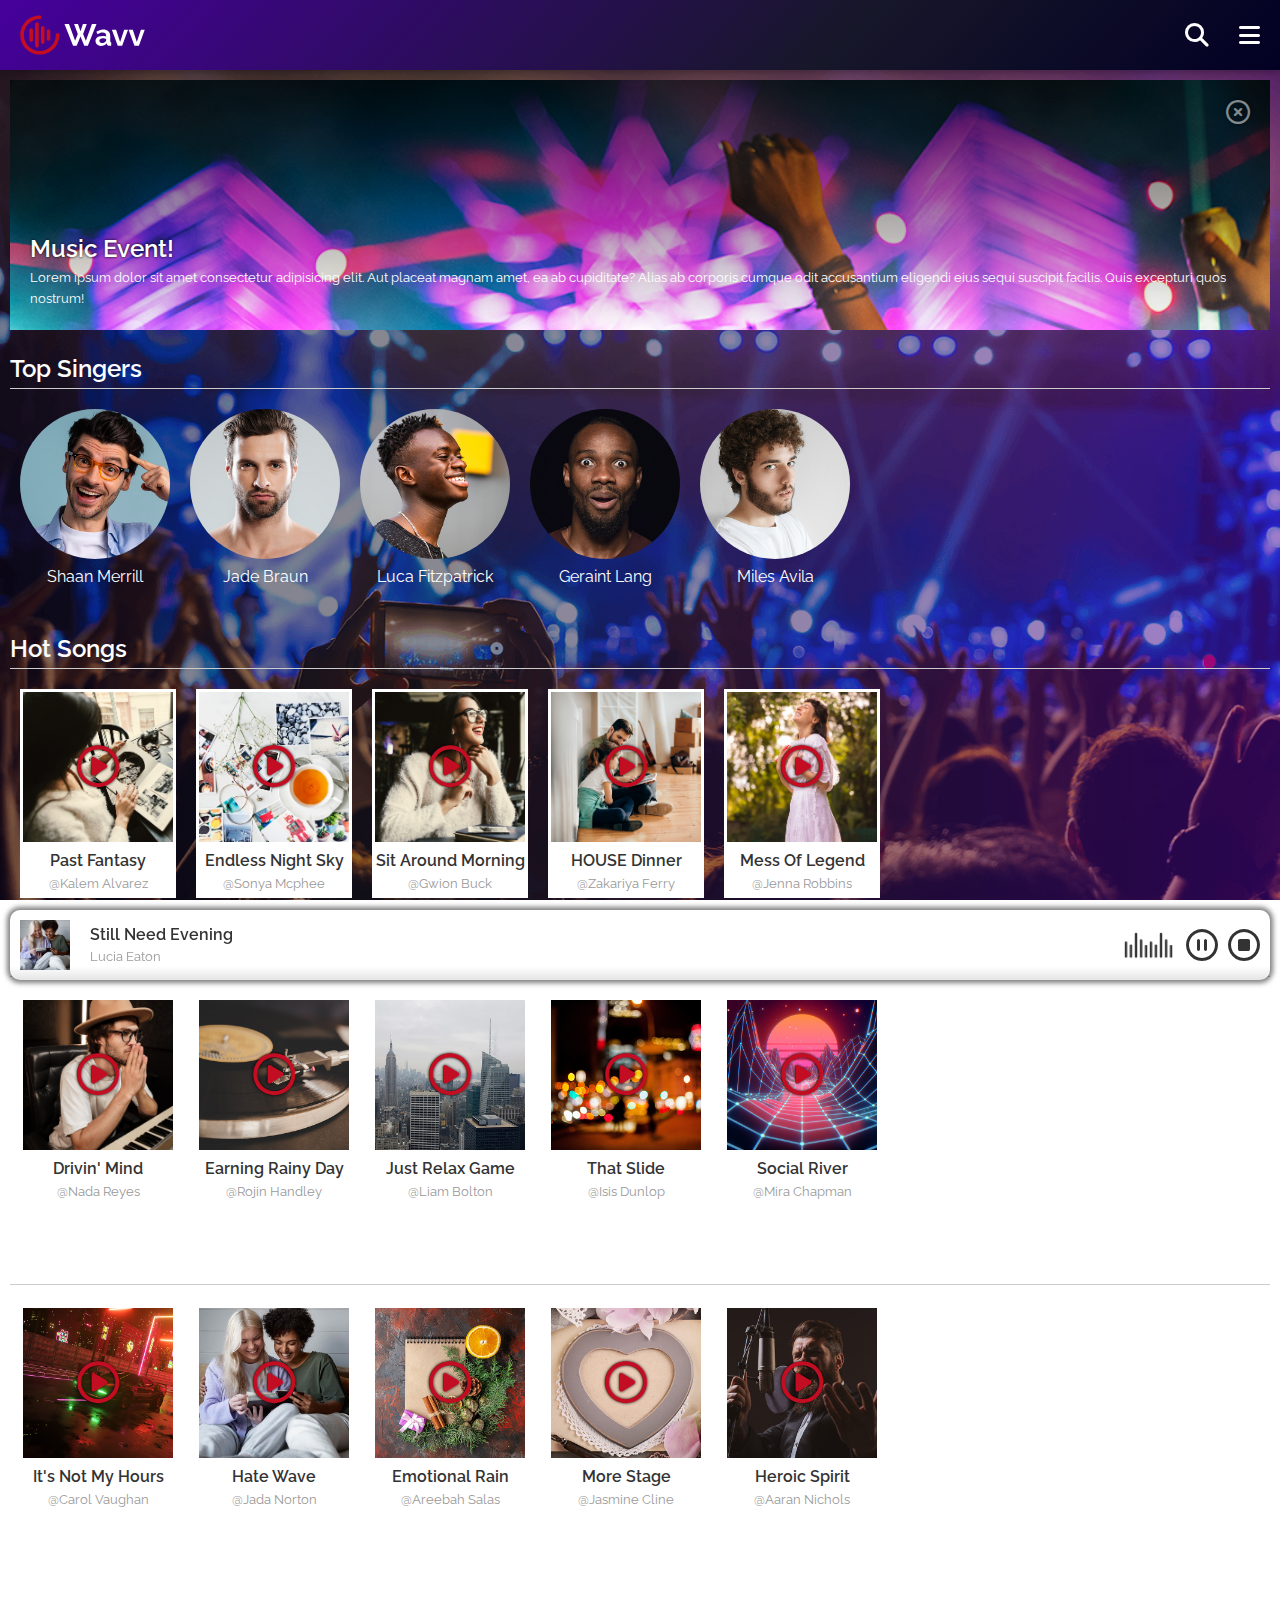
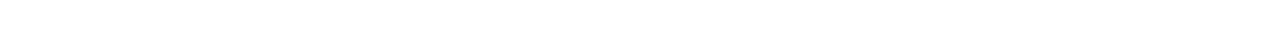
==== index.html @ b03de880 "edit player" ====
<!DOCTYPE html>
<html lang="en">
<head>
  <meta charset="UTF-8">
  <meta http-equiv="X-UA-Compatible" content="IE=edge">
  <meta name="viewport" content="width=device-width, initial-scale=1.0">
  <link rel="preconnect" href="https://fonts.googleapis.com">
  <link rel="preconnect" href="https://fonts.gstatic.com" crossorigin>
  <link href="https://fonts.googleapis.com/css2?family=Raleway:wght@400;700;900&display=swap" rel="stylesheet">
  <link rel="stylesheet" href="https://cdnjs.cloudflare.com/ajax/libs/font-awesome/6.1.1/css/all.min.css">
  <link rel="stylesheet" href="css/style.css">
  <link rel="icon" type="image/x-icon" href="favicon.svg">
  <title>Wavv - Demo Page</title>
</head>
<body>
  
  <header>
    <a href="index.html"><img src="img/logo_white.svg" alt=""></a>
    <i class="fa-solid fa-magnifying-glass"></i>
    <i class="fa-solid fa-bars"></i>
  </header>
  <main>

    <!-- Player Interface -->
    <div class="player">
      <img src="img/top12.jpg" alt="" class="player-cover">
      <div class="player-info">
        <h3>Still Need Evening</h3>
        <p>Lucia Eaton</p>
      </div>
      <div class="player-wave">
        <img src="img/wave.gif" alt="">
        <img src="img/wave.gif" alt="">
      </div>
      <i class="fa-regular fa-circle-pause"></i>
      <i class="fa-regular fa-circle-stop"></i>
    </div>

    <!-- <a href="upload.html" class="add-new">
      <i class="fa-solid fa-plus"></i>
    </a> -->

    <!-- Event AD -->
    <a href="javascript:;" class="event-ad">
      <i class="fa-regular fa-circle-xmark"></i>
      <h3>Music Event!</h3>
      <p>Lorem ipsum dolor sit amet consectetur adipisicing elit. Aut placeat magnam amet, ea ab cupiditate? Alias ab corporis cumque odit accusantium eligendi eius sequi suscipit facilis. Quis excepturi quos nostrum!</p>
    </a>

    <!-- Top Singers -->
    <h2 class="block-title">Top Singers</h2>
    <ul class="list1">
      <li><a href="javascript:;"><img src="img/head1.jpg" alt=""><h3>Shaan Merrill</h3></a></li>
      <li><a href="javascript:;"><img src="img/head2.jpg" alt=""><h3>Jade Braun</h3></a></li>
      <li><a href="javascript:;"><img src="img/head3.jpg" alt=""><h3>Luca Fitzpatrick</h3></a></li>
      <li><a href="javascript:;"><img src="img/head4.jpg" alt=""><h3>Geraint Lang</h3></a></li>
      <li><a href="javascript:;"><img src="img/head5.jpg" alt=""><h3>Miles Avila</h3></a></li>
    </ul>

    <!-- Hot Songs -->
    <h2 class="block-title">Hot Songs</h2>
    <ul class="list2 square-image">
      <li>
        <a href="javascript:;">
          <i class="fa-regular fa-circle-play"></i>
          <img src="img/top1.jpg" alt="">
        </a>
        <a href="javascript:;">
          <h3>Past Fantasy</h3>
          <p>@Kalem Alvarez</p>
        </a>
      </li>
      <li>
        <a href="javascript:;">
          <i class="fa-regular fa-circle-play"></i>
          <img src="img/top2.jpg" alt="">
        </a>
        <a href="javascript:;">
          <h3>Endless Night Sky</h3>
          <p>@Sonya Mcphee</p>
        </a>
      </li>
      <li>
        <a href="javascript:;">
          <i class="fa-regular fa-circle-play"></i>
          <img src="img/top3.jpg" alt="">
        </a>
        <a href="javascript:;">
          <h3>Sit Around Morning</h3>
          <p>@Gwion Buck</p>
        </a>
      </li>
      <li>
        <a href="javascript:;">
          <i class="fa-regular fa-circle-play"></i>
          <img src="img/top4.jpg" alt="">
        </a>
        <a href="javascript:;">
          <h3>HOUSE Dinner</h3>
          <p>@Zakariya Ferry</p>
        </a>
      </li>
      <li>
        <a href="javascript:;">
          <i class="fa-regular fa-circle-play"></i>
          <img src="img/top5.jpg" alt="">
        </a>
        <a href="javascript:;">
          <h3>Mess Of Legend</h3>
          <p>@Jenna Robbins</p>
        </a>
      </li>
    </ul>

    <!-- Recommend -->
    <h2 class="block-title">Recommend</h2>
    <ul class="list2 square-image">
      <li>
        <a href="javascript:;">
          <i class="fa-regular fa-circle-play"></i>
          <img src="img/top6.jpg" alt="">
        </a>
        <a href="javascript:;">
          <h3>Drivin' Mind</h3>
          <p>@Nada Reyes</p>
        </a>
      </li>
      <li>
        <a href="javascript:;">
          <i class="fa-regular fa-circle-play"></i>
          <img src="img/top7.jpg" alt="">
        </a>
        <a href="javascript:;">
          <h3>Earning Rainy Day</h3>
          <p>@Rojin Handley</p>
        </a>
      </li>
      <li>
        <a href="javascript:;">
          <i class="fa-regular fa-circle-play"></i>
          <img src="img/top8.jpg" alt="">
        </a>
        <a href="javascript:;">
          <h3>Just Relax Game</h3>
          <p>@Liam Bolton</p>
        </a>
      </li>
      <li>
        <a href="javascript:;">
          <i class="fa-regular fa-circle-play"></i>
          <img src="img/top9.jpg" alt="">
        </a>
        <a href="javascript:;">
          <h3>That Slide</h3>
          <p>@Isis Dunlop</p>
        </a>
      </li>
      <li>
        <a href="javascript:;">
          <i class="fa-regular fa-circle-play"></i>
          <img src="img/top10.jpg" alt="">
        </a>
        <a href="javascript:;">
          <h3>Social River</h3>
          <p>@Mira Chapman</p>
        </a>
      </li>
    </ul>

    <!-- You May Also Like -->
    <h2 class="block-title">You May Also Like</h2>
    <ul class="list2 square-image">
      <li>
        <a href="javascript:;">
          <i class="fa-regular fa-circle-play"></i>
          <img src="img/top11.jpg" alt="">
        </a>
        <a href="javascript:;">
          <h3>It's Not My Hours</h3>
          <p>@Carol Vaughan</p>
        </a>
      </li>
      <li>
        <a href="javascript:;">
          <i class="fa-regular fa-circle-play"></i>
          <img src="img/top12.jpg" alt="">
        </a>
        <a href="javascript:;">
          <h3>Hate Wave</h3>
          <p>@Jada Norton</p>
        </a>
      </li>
      <li>
        <a href="javascript:;">
          <i class="fa-regular fa-circle-play"></i>
          <img src="img/top13.jpg" alt="">
        </a>
        <a href="javascript:;">
          <h3>Emotional Rain</h3>
          <p>@Areebah Salas</p>
        </a>
      </li>
      <li>
        <a href="javascript:;">
          <i class="fa-regular fa-circle-play"></i>
          <img src="img/top14.jpg" alt="">
        </a>
        <a href="javascript:;">
          <h3>More Stage</h3>
          <p>@Jasmine Cline</p>
        </a>
      </li>
      <li>
        <a href="javascript:;">
          <i class="fa-regular fa-circle-play"></i>
          <img src="img/top15.jpg" alt="">
        </a>
        <a href="javascript:;">
          <h3>Heroic Spirit</h3>
          <p>@Aaran Nichols</p>
        </a>
      </li>
    </ul>

    

  </main>
<script src="https://ajax.googleapis.com/ajax/libs/jquery/3.6.0/jquery.min.js"></script>
<script src="js/script.js"></script>
</body>
</html>
---- css/style.css ----
@import url('reset.css');

body{
  font-family: 'Raleway', sans-serif;
  font-size: 16px;
  color: #fff;
  line-height: 1.6;
  background: url(../img/html_bg.png), linear-gradient(90deg, rgba(2,0,36,1) 0%, rgba(23,23,42,1) 35%, rgba(70,0,156,1) 100%);
  background-size: cover;
  background-position: center 0;
  background-attachment: fixed;
}

*{
  box-sizing: border-box;
}

a{
  color: white;
  text-decoration: none;
}

input, textarea, button{
  font-family: 'Raleway', sans-serif;
  font-size: 16px;
  line-height: 1.6;
}

:root{
  --pri-color: #c30d22;
}

.block-title{
  border-bottom: 1px solid #ccc;
  font-size: 24px;
  margin: 0 10px;
  font-weight: 600;
}

.add-new{
  position: fixed;
  display: flex;
  align-items: center;
  justify-content: center;
  text-decoration: none;
  width: 60px;
  height: 60px;
  right: 30px;
  bottom: 50px;
  line-height: 1;
  font-size: 32px;
  z-index: 100;
  background-color: var(--pri-color);
  color: white;
  border-radius: 50%;
}

/* ------------------- Header ------------------- */
header{
  width: 100%;
  height: 70px;
  background: linear-gradient(-45deg, rgba(2,0,36,1) 0%, rgba(23,23,42,1) 35%, rgba(70,0,156,1) 100%);
  position: fixed;
  left: 0;
  top: 0;
  display: flex;
  align-items: center;
  padding: 0 20px;
  box-shadow: 0 3px 5px rgba(0,0,0,.2);
  z-index: 9999;
}

header img{
  display: block;
  height: 40px;
}

header i{
  font-size: 24px;
}

header i:first-of-type{
  margin-left: auto;
  margin-right: 30px;
}

/* ------------------- Player ------------------- */
.player{
  background-color: #fff;
  background-image: linear-gradient(#fff 0%, #fff 80%, #e5e5e5 100%);
  border-radius: 10px;
  color: #333;
  display: flex;
  padding: 10px;
  align-items: center;
  position: fixed;
  bottom: -80px;
  left: 10px;
  z-index: 100;
  width: calc(100vw - 20px);
  box-shadow: 0 0 5px 3px rgba(0,0,0,.5);
  transition: .5s;
}

.player-cover{
  width: 50px;
  margin-right: 20px;
}

.player-wave{
  margin-left: auto;
  display: flex;
}

.player-wave img{
  height: 30px;
}

.player-wave img:first-child{
  margin-right: -5px;
}

.player-info{}

.player-info h3{
  font-weight: 600;
}

.player-info p{
  font-size: 13px;
  color: #999;
}

.player i{
  font-size: 32px;
  margin-left: 10px;
}




/* ------------------- Main ------------------- */
main{
  margin-top: 80px;
  padding-bottom: 80px;
}

.event-ad{
  display: flex;
  flex-direction: column;
  justify-content: flex-end;
  height: 250px;
  position: relative;
  color: white;
  background-image: linear-gradient(rgba(0,0,0,.7), transparent), url(../img/event.jpg);
  background-size: cover;
  text-decoration: none;
  padding: 20px;
  margin: 0 10px 20px;
}

.event-ad i{
  position: absolute;
  right: 20px;
  top: 20px;
  color: white;
  font-size: 24px;
  text-shadow: 0 0 3px black;
  opacity: .5;
}

.event-ad h3{
  font-size: 24px;
  font-weight: 600;
  text-shadow: 0 0 3px black;
}

.event-ad p{
  font-size: 13px;
}

/* ------------------- List 1 style ------------------- */
.list1{
  display: flex;
  padding: 20px;
  max-width: 100%;
  overflow: auto;
  margin-bottom: 20px;
}

.list1::-webkit-scrollbar{
  display: none;
}

.list1 li{
  margin-right: 20px;
}

.list1 a{
  display: block;
  position: relative;
}

.list1 i{
  font-size: 42px;
  position: absolute;
  left: 50%;
  top: 50%;
  transform: translate(-50%, -50%);
  color: var(--pri-color);
  text-shadow: 0 0 3px black;
}

.list1 img{
  display: block;
  width: 150px;
  border-radius: 50%;
  margin-bottom: 5px;
}

.list1 h3{
  text-align: center;
}

/* ------------------- List 2 style ------------------- */
.list2{
  display: flex;
  padding: 20px;
  max-width: 100%;
  overflow: auto;
  margin-bottom: 20px;
}

.list2::-webkit-scrollbar{
  display: none;
}

.list2 li{
  margin-right: 20px;
}

.list2 a{
  display: block;
  position: relative;
  background-color: #fff;
  border: 3px solid white;
}

.list2 h3{
  color: #333;
  font-weight: 600;
}

.list2 p{
  color: #999;
  font-size: 13px;
  text-align: center;
}

.list2 i{
  font-size: 42px;
  position: absolute;
  left: 50%;
  top: 50%;
  transform: translate(-50%, -50%);
  color: var(--pri-color);
  text-shadow: 0 0 3px black;
}

.list2 img{
  display: block;
  width: 150px;
  border-radius: 50%;
}

.list2 h3{
  text-align: center;
}

.square-image img{
  border-radius: 0;
}





/* ============================== Content Page =================================== */
.content{
  margin-top: 0;
  padding: 0;
}

.content-video{
  width: 100%;
  aspect-ratio: 16 / 9;
  margin-top: 70px;
}

.content-video iframe{
  display: block;
  width: 100%;
  height: 100%;
}

/* title */
.con-title{
  border-bottom: 1px solid #e5e5e5;
  padding: 10px 20px;
}

.con-title h2{
  font-size: 24px;
  font-weight: 600;
}

.con-title p{
  color: #999;
}

/* user */
.con-user{
  padding: 20px;
  display: flex;
  align-items: center;
  border-bottom: 1px solid #e5e5e5;
}

.con-user img{
  width: 60px;
  height: 60px;
  border-radius: 50%;
  margin-right: 10px;
  border: 5px solid white;
  box-shadow: 0 0 3px black;
  box-sizing: content-box;
}

.con-user h3{
  font-size: 18px;
  font-weight: 600;
}

.con-user span{
  line-height: 1;
}

.con-user i{
  margin-left: auto;
  font-size: 24px;
}

/* btn list */
.con-btns{
  display: flex;
  border-bottom: 1px solid #e5e5e5;
  height: 80px;
  margin-bottom: 20px;
}

.con-btns li{
  flex-basis: 0;
  flex-grow: 1;
  display: flex;
}

.con-btns li:not(:last-child){
  border-right: 1px solid #e5e5e5;
}

.con-btns a{
  flex-grow: 1;
  color: #333;
  text-decoration: none;
  display: flex;
  flex-direction: column;
  align-items: center;
  justify-content: center;
}

.con-btns i{
  font-size: 24px;
  margin-bottom: 10px;
}

.con-btns b{
  font-size: 13px;
}

/* Current Price */
.con-price{
  padding: 0 10px;
  display: flex;
  flex-wrap: wrap;
  align-items: baseline;
  margin-bottom: 20px;
}

.con-price h2{
  flex-basis: 100%;
}

.con-price i{
  font-size: 32px;
  margin-right: 10px;
}

.con-price p{
  font-size: 32px;
  margin-right: 10px;
}

.con-price span{
  color: #999;
  margin-left: auto;
}

/* buy button */
.con-buy{
  background-color: var(--pri-color);
  border: 0;
  color: white;
  font-size: 18px;
  border-radius: 10px;
  display: block;
  width: calc(100% - 20px);
  height: 60px;
  margin: 0 auto 20px;
}

/* Comments */
.comments{
  padding: 10px;
}

.com-item{
  display: flex;
  align-items: flex-start;
  border-bottom: 1px solid #e5e5e5;
  padding: 10px;
}

.com-item img{
  width: 40px;
  border-radius: 50%;
  margin-right: 10px;
}

.com-item div{}

.com-item h3{
  font-weight: 600;
  margin-bottom: 10px;
}

.com-item span{
  color: #ccc;
  font-size: 13px;
  float: right;
}

.com-item p{}

/* ============================== Upload Page =================================== */
.upload{
  margin-top: 80px;
}

/* File upload */
.file-upload-block{
  display: flex;
  justify-content: space-between;
  margin-bottom: 20px;
}

.file-upload-btn{
  display: block;
  width: 40%;
  height: 40px;
  background-color: var(--pri-color);
  color: white;
  border-radius: 5px;
  text-align: center;
  line-height: 40px;
}

.file-upload-block p{
  width: calc(60% - 10px);
  height: 40px;
  line-height: 40px;
  color: #ccc;
  white-space: nowrap;
  overflow: hidden;
  text-overflow: ellipsis;
}

/* Image upload */
.img-upload-block{
  margin-bottom: 20px;
}

.img-upload{
  display: flex;
  align-items: center;
  justify-content: center;
  height: 200px;
  border: 1px dashed #e5e5e5;
  background-color: #f6f6f6;
  text-align: center;
  line-height: 200px;
  color: #999;
}

.img-upload img{
  max-width: 100%;
  max-height: 100%;
}

/* Description */
.des-block{
  margin-bottom: 20px;
}

.des-title{
  display: block;
  width: 100%;
  height: 40px;
  border: 1px solid #ccc;
  border-radius: 5px;
  font-size: 18px;
  padding-left: 10px;
  margin-bottom: 10px;
}

.des-block textarea{
  display: block;
  width: 100%;
  height: 100px;
  border: 1px solid #ccc;
  border-radius: 5px;
  resize: none;
  padding: 10px;
}

.des-block ::placeholder{
  color: #ccc;
}

/* Price */
.upload-price{
  display: flex;
  align-items: center;
  margin-bottom: 20px;
}

.upload-price i{
  font-size: 24px;
  margin-right: 10px;
}

.upload-price input{
  width: 200px;
  flex-grow: 1;
  height: 40px;
  border: 1px solid #ccc;
  border-radius: 5px;
  padding-left: 10px;
}

.upload-price span{
  color: #999;
  margin-left: 20px;
}

.upload-submit{
  background-color: var(--pri-color);
  color: white;
  width: 100%;
  height: 60px;
  border: 0;
  border-radius: 10px;
  margin-top: 20px;
}

/* Send Button */
.upload-submit i{
  margin-right: 10px;
}
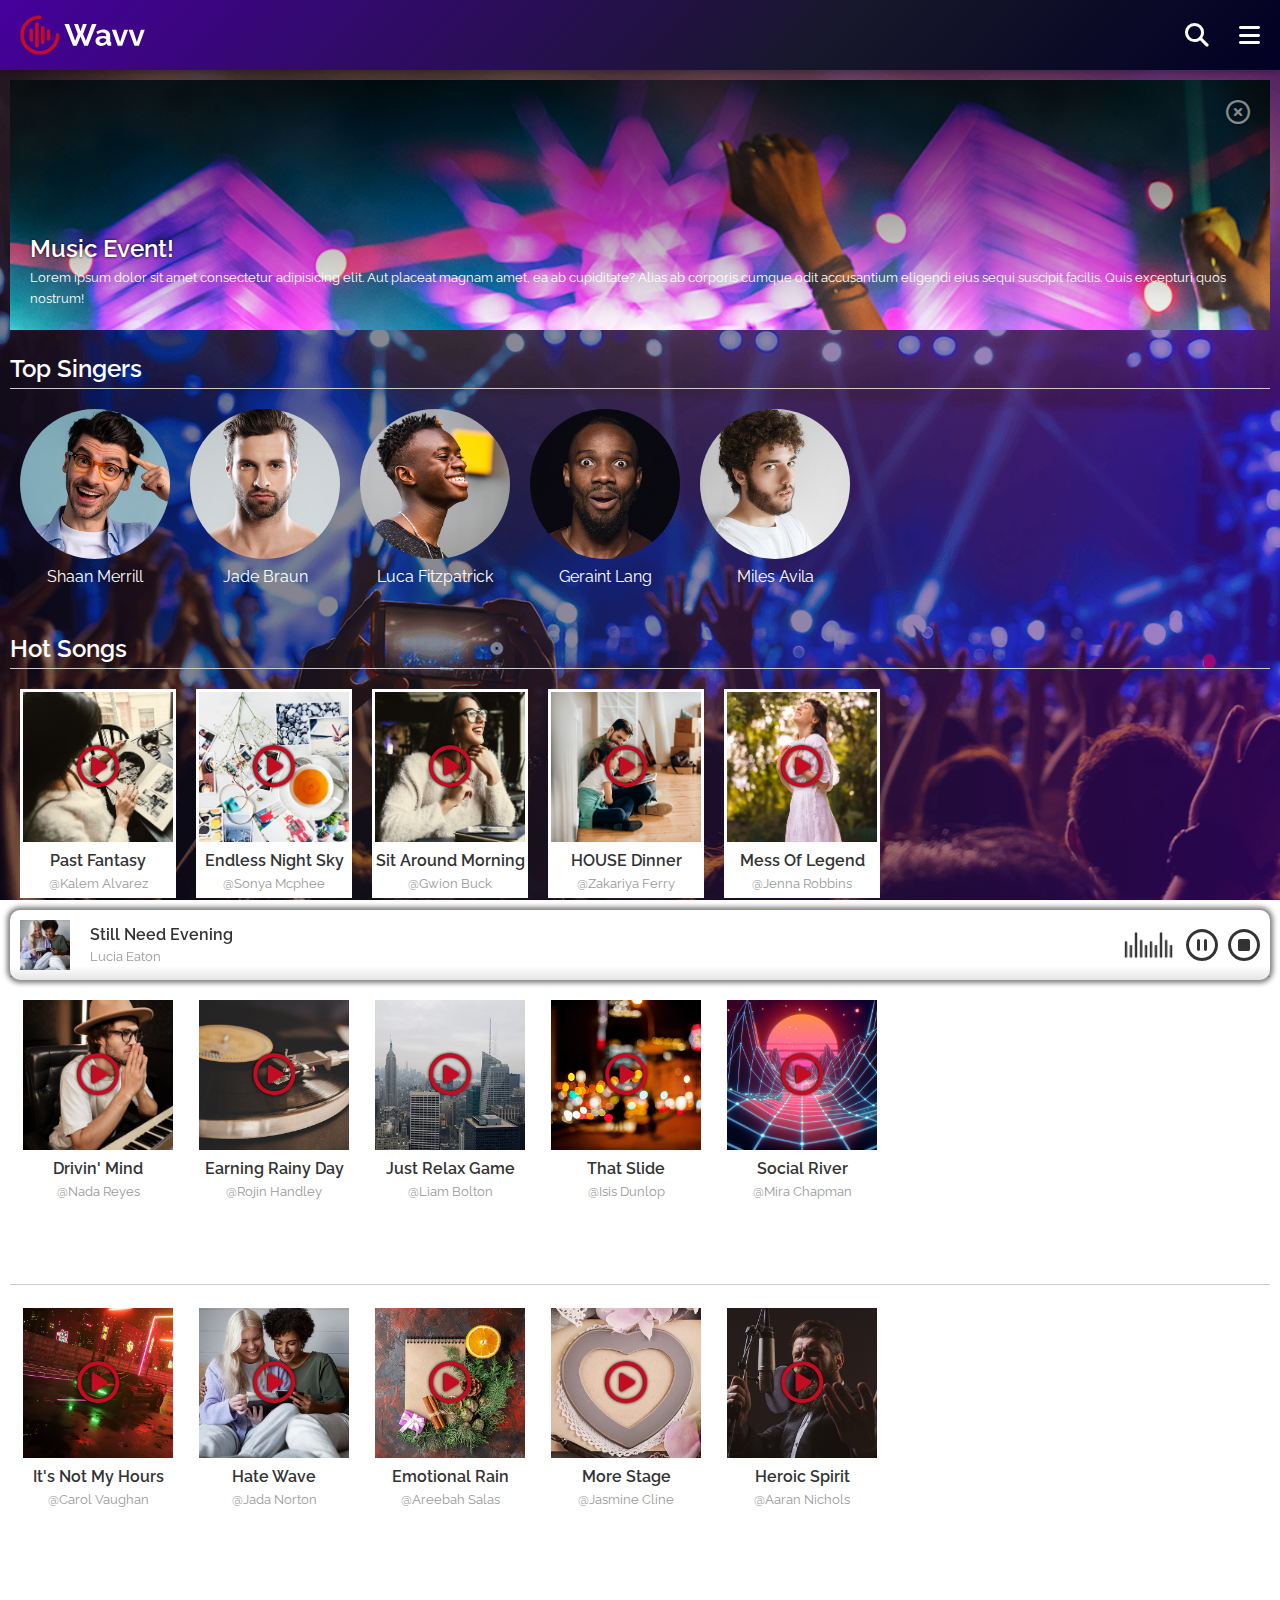
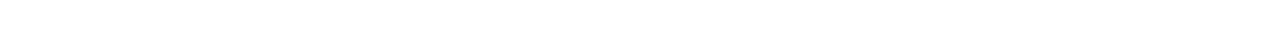
==== commit cbddfe62: "test" ====
--- a/index.html
+++ b/index.html
@@ -19,6 +19,7 @@
     <i class="fa-solid fa-magnifying-glass"></i>
     <i class="fa-solid fa-bars"></i>
   </header>
+  
   <main>
 
     <!-- Player Interface -->
--- a/css/style.css
+++ b/css/style.css
@@ -288,20 +288,32 @@
 /* ============================== Content Page =================================== */
 .content{
   margin-top: 0;
-  padding: 0;
 }
 
 .content-video{
-  width: 100%;
-  aspect-ratio: 16 / 9;
+  background-color: rgba(0,0,0,.5);
+  padding: 50px 0 30px;
   margin-top: 70px;
 }
 
-.content-video iframe{
-  display: block;
-  width: 100%;
-  height: 100%;
-}
+.content-video img{
+  display: block;
+  width: 200px;
+  margin: 0 auto;
+}
+
+.content-video ul{
+  display: flex;
+  justify-content: space-between;
+  padding: 50px 50px 0;
+}
+
+.content-video li{}
+
+.content-video i{
+  font-size: 42px;
+}
+
 
 /* title */
 .con-title{
@@ -370,7 +382,7 @@
 
 .con-btns a{
   flex-grow: 1;
-  color: #333;
+  color: #fff;
   text-decoration: none;
   display: flex;
   flex-direction: column;
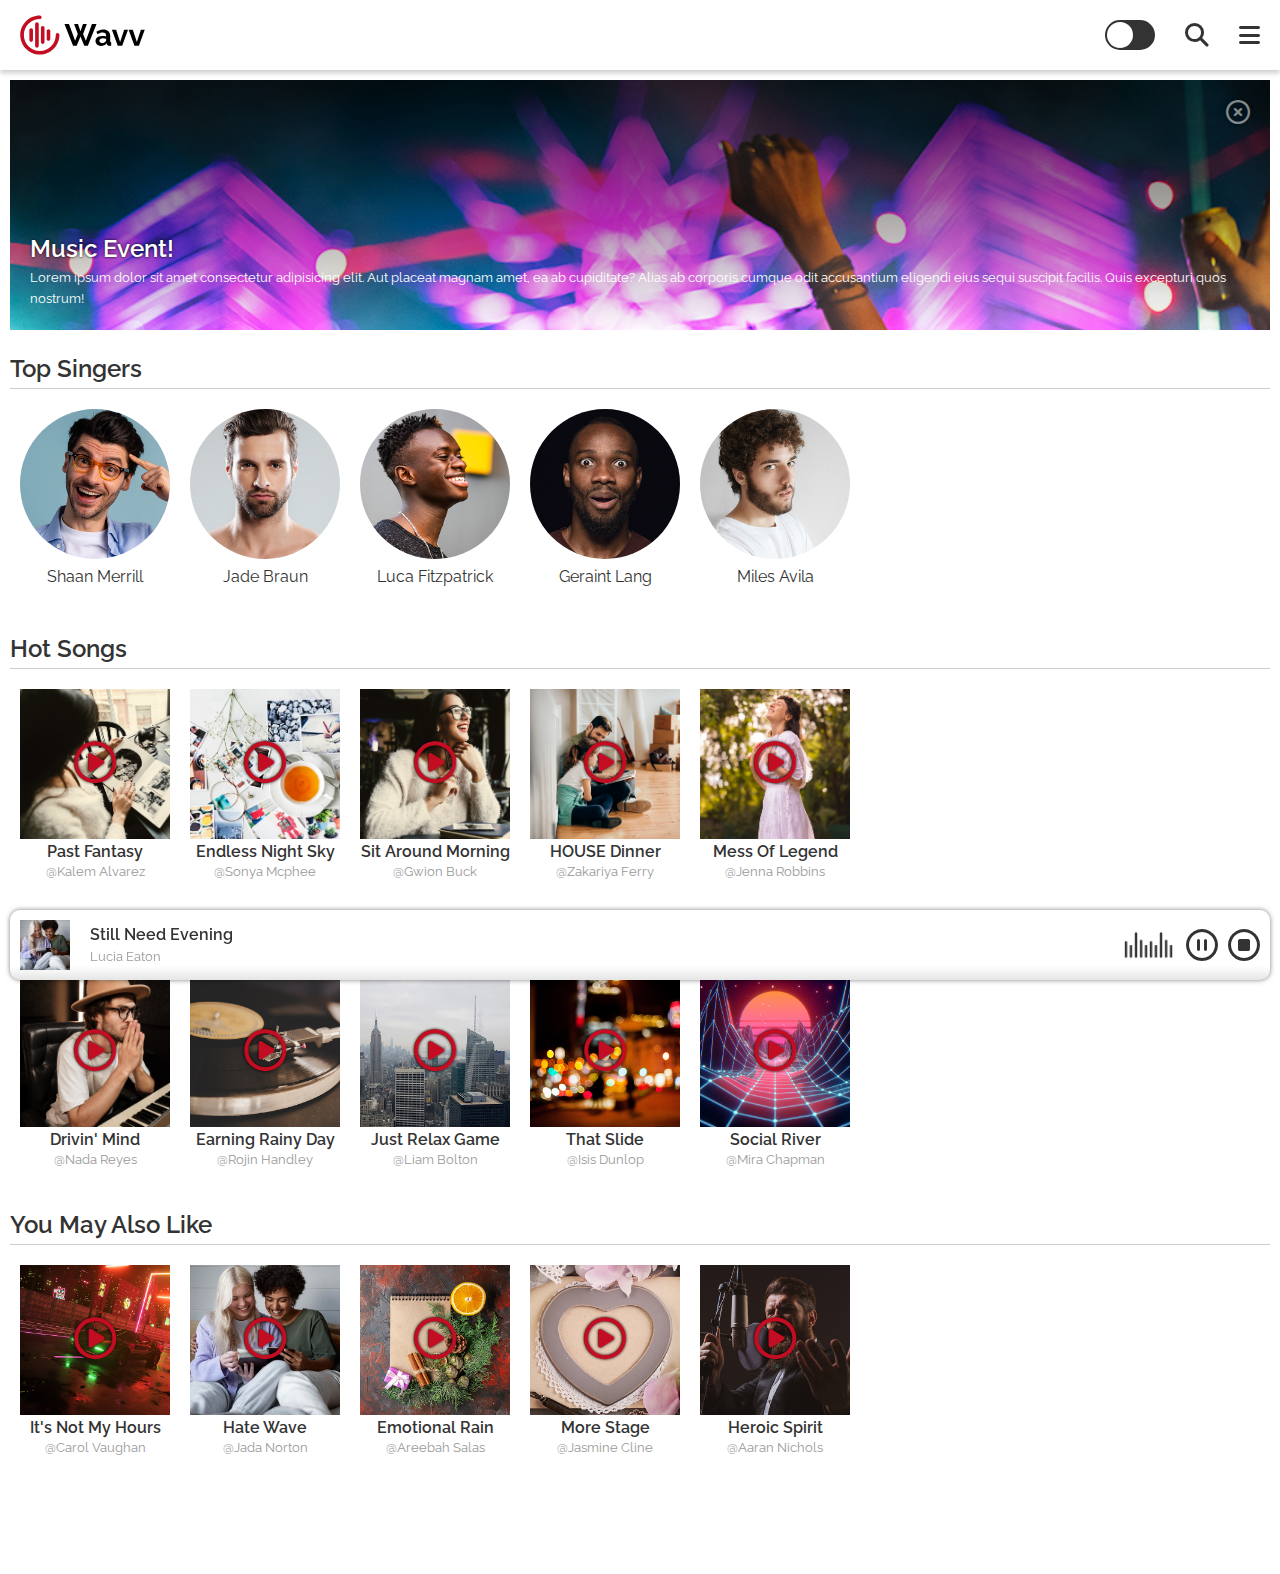
==== commit 08d9ed5d: "edit to white" ====
--- a/index.html
+++ b/index.html
@@ -15,11 +15,11 @@
 <body>
   
   <header>
-    <a href="index.html"><img src="img/logo_white.svg" alt=""></a>
+    <a href="index.html"><img src="img/logo.svg" alt=""></a>
+    <p class="mode"><b></b></p>
     <i class="fa-solid fa-magnifying-glass"></i>
     <i class="fa-solid fa-bars"></i>
   </header>
-  
   <main>
 
     <!-- Player Interface -->
@@ -65,8 +65,6 @@
         <a href="javascript:;">
           <i class="fa-regular fa-circle-play"></i>
           <img src="img/top1.jpg" alt="">
-        </a>
-        <a href="javascript:;">
           <h3>Past Fantasy</h3>
           <p>@Kalem Alvarez</p>
         </a>
@@ -75,8 +73,6 @@
         <a href="javascript:;">
           <i class="fa-regular fa-circle-play"></i>
           <img src="img/top2.jpg" alt="">
-        </a>
-        <a href="javascript:;">
           <h3>Endless Night Sky</h3>
           <p>@Sonya Mcphee</p>
         </a>
@@ -85,8 +81,6 @@
         <a href="javascript:;">
           <i class="fa-regular fa-circle-play"></i>
           <img src="img/top3.jpg" alt="">
-        </a>
-        <a href="javascript:;">
           <h3>Sit Around Morning</h3>
           <p>@Gwion Buck</p>
         </a>
@@ -95,8 +89,6 @@
         <a href="javascript:;">
           <i class="fa-regular fa-circle-play"></i>
           <img src="img/top4.jpg" alt="">
-        </a>
-        <a href="javascript:;">
           <h3>HOUSE Dinner</h3>
           <p>@Zakariya Ferry</p>
         </a>
@@ -105,8 +97,6 @@
         <a href="javascript:;">
           <i class="fa-regular fa-circle-play"></i>
           <img src="img/top5.jpg" alt="">
-        </a>
-        <a href="javascript:;">
           <h3>Mess Of Legend</h3>
           <p>@Jenna Robbins</p>
         </a>
@@ -120,8 +110,6 @@
         <a href="javascript:;">
           <i class="fa-regular fa-circle-play"></i>
           <img src="img/top6.jpg" alt="">
-        </a>
-        <a href="javascript:;">
           <h3>Drivin' Mind</h3>
           <p>@Nada Reyes</p>
         </a>
@@ -130,8 +118,6 @@
         <a href="javascript:;">
           <i class="fa-regular fa-circle-play"></i>
           <img src="img/top7.jpg" alt="">
-        </a>
-        <a href="javascript:;">
           <h3>Earning Rainy Day</h3>
           <p>@Rojin Handley</p>
         </a>
@@ -140,8 +126,6 @@
         <a href="javascript:;">
           <i class="fa-regular fa-circle-play"></i>
           <img src="img/top8.jpg" alt="">
-        </a>
-        <a href="javascript:;">
           <h3>Just Relax Game</h3>
           <p>@Liam Bolton</p>
         </a>
@@ -150,8 +134,6 @@
         <a href="javascript:;">
           <i class="fa-regular fa-circle-play"></i>
           <img src="img/top9.jpg" alt="">
-        </a>
-        <a href="javascript:;">
           <h3>That Slide</h3>
           <p>@Isis Dunlop</p>
         </a>
@@ -160,8 +142,6 @@
         <a href="javascript:;">
           <i class="fa-regular fa-circle-play"></i>
           <img src="img/top10.jpg" alt="">
-        </a>
-        <a href="javascript:;">
           <h3>Social River</h3>
           <p>@Mira Chapman</p>
         </a>
@@ -175,8 +155,6 @@
         <a href="javascript:;">
           <i class="fa-regular fa-circle-play"></i>
           <img src="img/top11.jpg" alt="">
-        </a>
-        <a href="javascript:;">
           <h3>It's Not My Hours</h3>
           <p>@Carol Vaughan</p>
         </a>
@@ -185,8 +163,6 @@
         <a href="javascript:;">
           <i class="fa-regular fa-circle-play"></i>
           <img src="img/top12.jpg" alt="">
-        </a>
-        <a href="javascript:;">
           <h3>Hate Wave</h3>
           <p>@Jada Norton</p>
         </a>
@@ -195,8 +171,6 @@
         <a href="javascript:;">
           <i class="fa-regular fa-circle-play"></i>
           <img src="img/top13.jpg" alt="">
-        </a>
-        <a href="javascript:;">
           <h3>Emotional Rain</h3>
           <p>@Areebah Salas</p>
         </a>
@@ -205,8 +179,6 @@
         <a href="javascript:;">
           <i class="fa-regular fa-circle-play"></i>
           <img src="img/top14.jpg" alt="">
-        </a>
-        <a href="javascript:;">
           <h3>More Stage</h3>
           <p>@Jasmine Cline</p>
         </a>
@@ -215,8 +187,6 @@
         <a href="javascript:;">
           <i class="fa-regular fa-circle-play"></i>
           <img src="img/top15.jpg" alt="">
-        </a>
-        <a href="javascript:;">
           <h3>Heroic Spirit</h3>
           <p>@Aaran Nichols</p>
         </a>
--- a/css/style.css
+++ b/css/style.css
@@ -3,12 +3,8 @@
 body{
   font-family: 'Raleway', sans-serif;
   font-size: 16px;
-  color: #fff;
+  color: #333;
   line-height: 1.6;
-  background: url(../img/html_bg.png), linear-gradient(90deg, rgba(2,0,36,1) 0%, rgba(23,23,42,1) 35%, rgba(70,0,156,1) 100%);
-  background-size: cover;
-  background-position: center 0;
-  background-attachment: fixed;
 }
 
 *{
@@ -16,7 +12,7 @@
 }
 
 a{
-  color: white;
+  color: #333;
   text-decoration: none;
 }
 
@@ -59,7 +55,7 @@
 header{
   width: 100%;
   height: 70px;
-  background: linear-gradient(-45deg, rgba(2,0,36,1) 0%, rgba(23,23,42,1) 35%, rgba(70,0,156,1) 100%);
+  background-color: #fff;
   position: fixed;
   left: 0;
   top: 0;
@@ -75,12 +71,34 @@
   height: 40px;
 }
 
+header .mode{
+  margin-left: auto;
+  margin-right: 30px;
+  width: 50px;
+  height: 30px;
+  background-color: #333;
+  border-radius: 20px;
+  position: relative;
+  transition: .5s;
+}
+
+header .mode b{
+  display: block;
+  width: 26px;
+  height: 26px;
+  background-color: #fff;
+  border-radius: 50%;
+  position: absolute;
+  left: 2px;
+  top: 2px;
+  transition: .5s;
+}
+
 header i{
   font-size: 24px;
 }
 
 header i:first-of-type{
-  margin-left: auto;
   margin-right: 30px;
 }
 
@@ -98,7 +116,7 @@
   left: 10px;
   z-index: 100;
   width: calc(100vw - 20px);
-  box-shadow: 0 0 5px 3px rgba(0,0,0,.5);
+  box-shadow: 0 0 5px rgba(0,0,0,.5);
   transition: .5s;
 }
 
@@ -242,19 +260,18 @@
 .list2 a{
   display: block;
   position: relative;
-  background-color: #fff;
-  border: 3px solid white;
 }
 
 .list2 h3{
-  color: #333;
   font-weight: 600;
+  text-align: center;
 }
 
 .list2 p{
   color: #999;
   font-size: 13px;
   text-align: center;
+  line-height: 1;
 }
 
 .list2 i{
@@ -262,7 +279,7 @@
   position: absolute;
   left: 50%;
   top: 50%;
-  transform: translate(-50%, -50%);
+  transform: translate(-50%, -100%);
   color: var(--pri-color);
   text-shadow: 0 0 3px black;
 }
@@ -271,10 +288,6 @@
   display: block;
   width: 150px;
   border-radius: 50%;
-}
-
-.list2 h3{
-  text-align: center;
 }
 
 .square-image img{
@@ -291,21 +304,37 @@
 }
 
 .content-video{
-  background-color: rgba(0,0,0,.5);
+  background-color: rgba(0,0,0,.3);
   padding: 50px 0 30px;
   margin-top: 70px;
+  position: relative;
+  overflow: hidden;
+}
+
+.video-bg{
+  background-image: url(../img/top8.jpg);
+  filter: blur(5px);
+  width: 100%;
+  height: 100%;
+  position: absolute;
+  left: 0;
+  top: 0;
+  z-index: -1;
+  background-size: cover;
 }
 
 .content-video img{
   display: block;
   width: 200px;
   margin: 0 auto;
+  border: 3px solid white;
 }
 
 .content-video ul{
   display: flex;
   justify-content: space-between;
   padding: 50px 50px 0;
+  color: white;
 }
 
 .content-video li{}
@@ -382,7 +411,6 @@
 
 .con-btns a{
   flex-grow: 1;
-  color: #fff;
   text-decoration: none;
   display: flex;
   flex-direction: column;
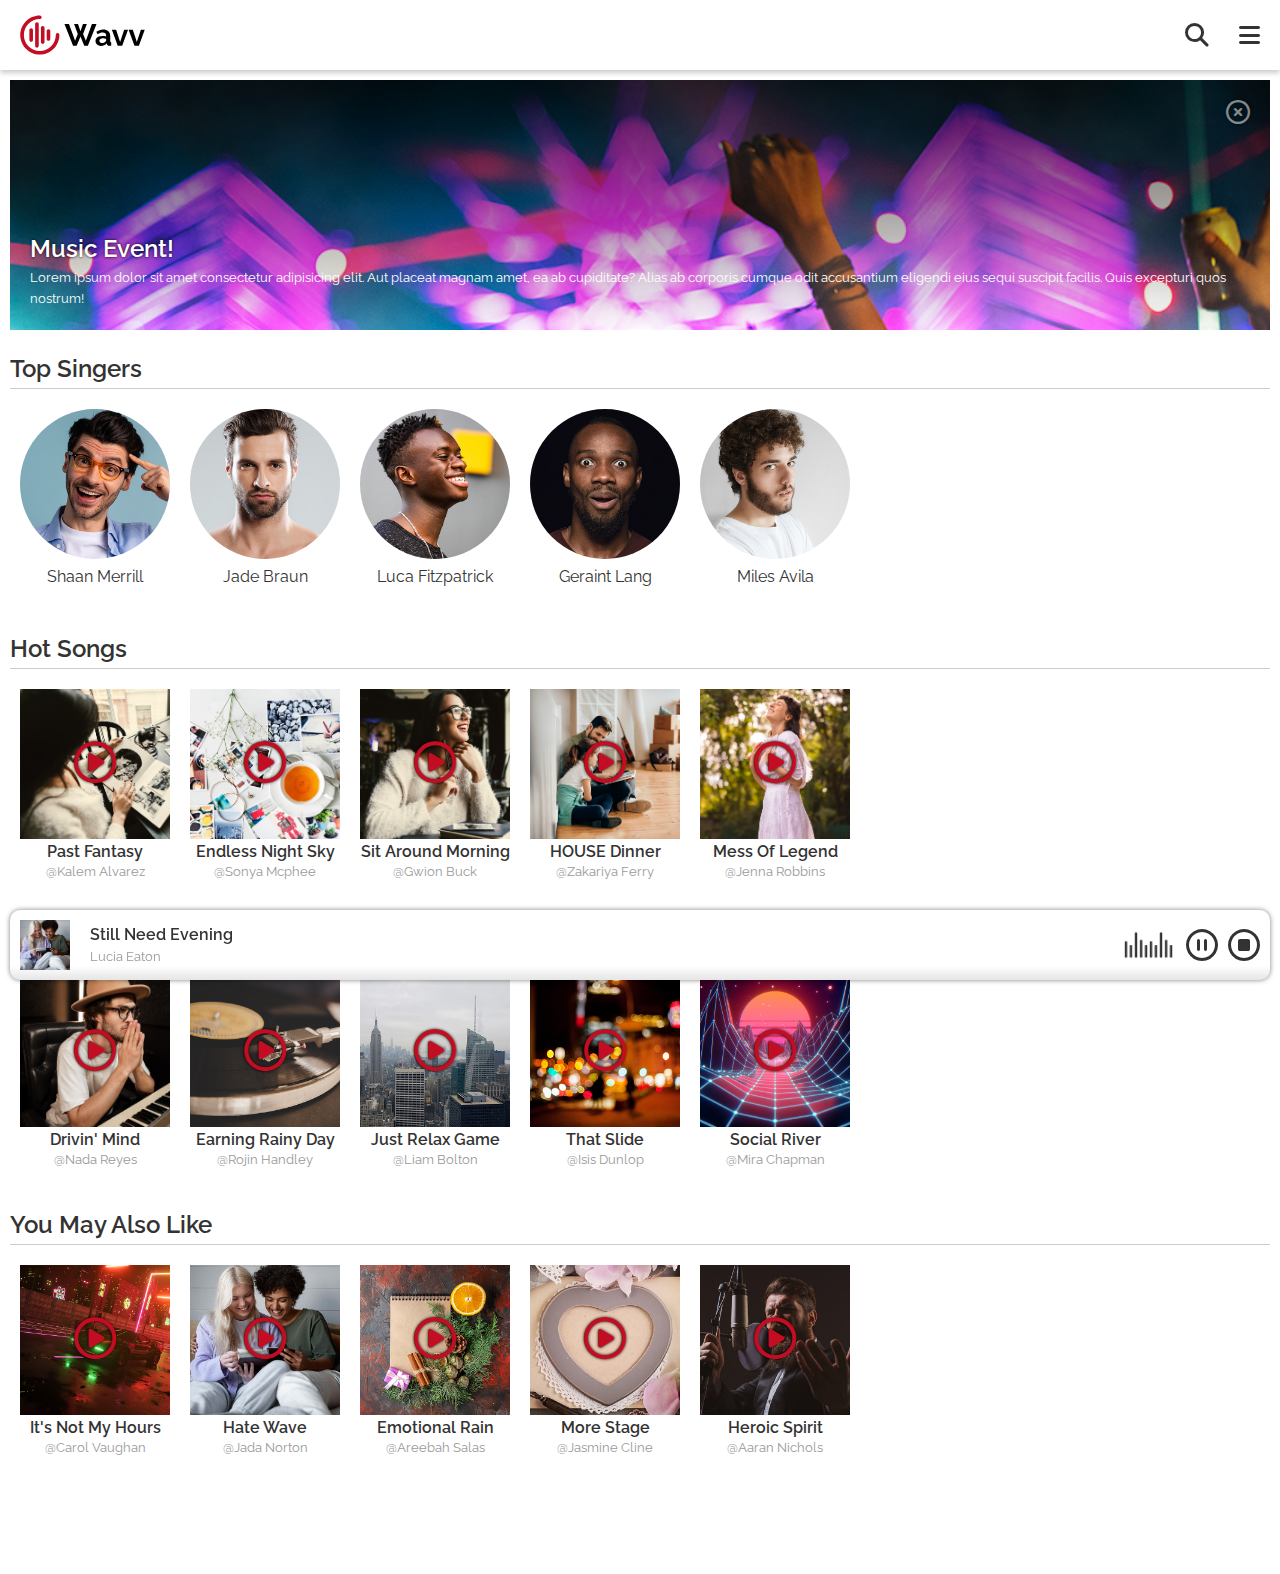
==== commit eef29835: "hidden dark mode switch" ====
--- a/index.html
+++ b/index.html
@@ -16,10 +16,11 @@
   
   <header>
     <a href="index.html"><img src="img/logo.svg" alt=""></a>
-    <p class="mode"><b></b></p>
+    <!-- <p class="mode"><b></b></p> -->
     <i class="fa-solid fa-magnifying-glass"></i>
     <i class="fa-solid fa-bars"></i>
   </header>
+  
   <main>
 
     <!-- Player Interface -->
--- a/css/style.css
+++ b/css/style.css
@@ -100,6 +100,7 @@
 
 header i:first-of-type{
   margin-right: 30px;
+  margin-left: auto;
 }
 
 /* ------------------- Player ------------------- */
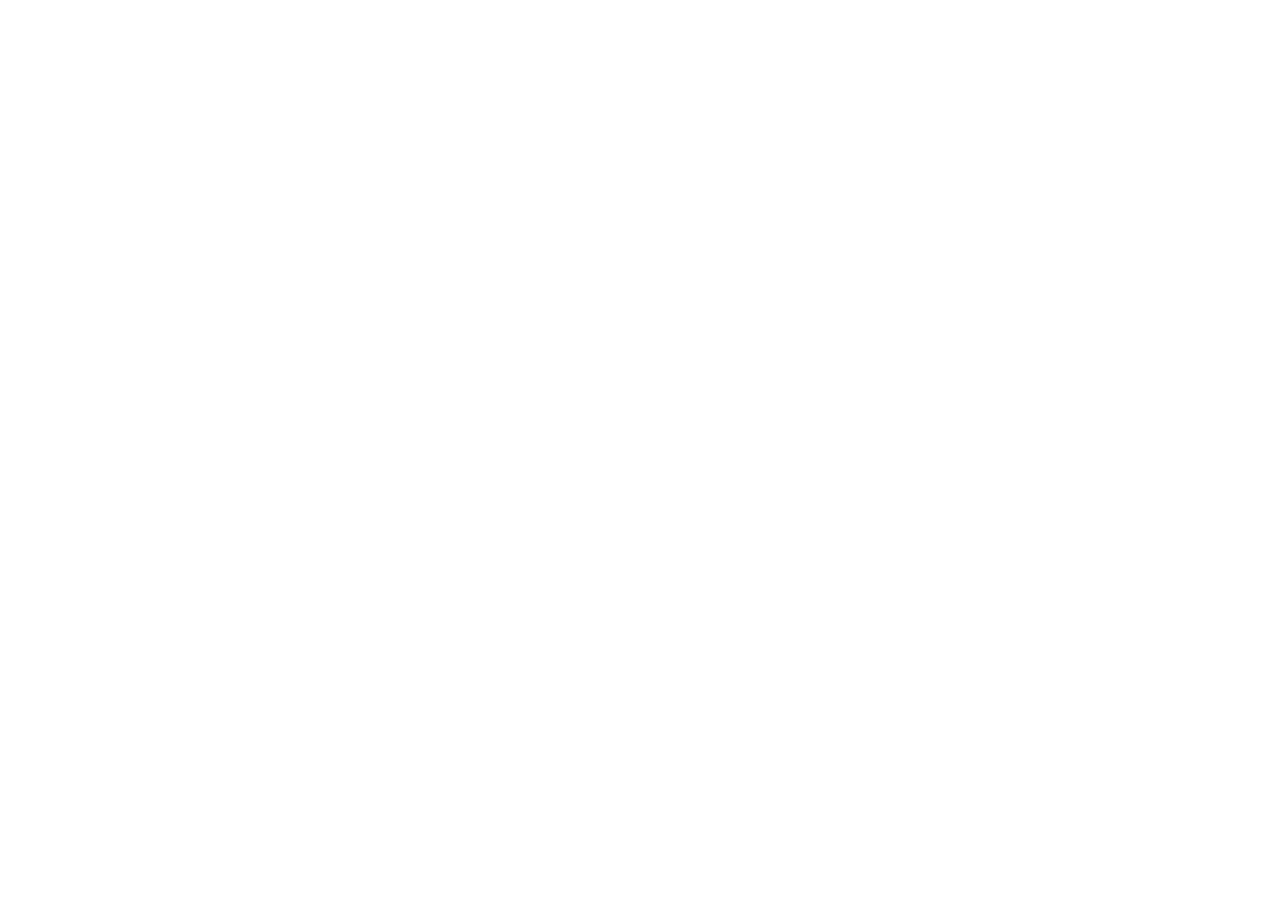
==== commit ef5986df: "add upload page" ====
--- a/index.html
+++ b/index.html
@@ -12,191 +12,13 @@
   <link rel="icon" type="image/x-icon" href="favicon.svg">
   <title>Wavv - Demo Page</title>
 </head>
-<body>
+<body class="home-body">
   
-  <header>
-    <a href="index.html"><img src="img/logo.svg" alt=""></a>
-    <!-- <p class="mode"><b></b></p> -->
-    <i class="fa-solid fa-magnifying-glass"></i>
-    <i class="fa-solid fa-bars"></i>
-  </header>
-  
-  <main>
+  <img src="img/logo_vertical.svg" alt="" class="home-logo">
+  <p class="home-subtitle">NFT Wave</p>
+  <a href="sign.html" class="home-btn_creator">I am the creator</a>
+  <a href="javascript:;" class="home-btn_listen">I am the listener</a>
 
-    <!-- Player Interface -->
-    <div class="player">
-      <img src="img/top12.jpg" alt="" class="player-cover">
-      <div class="player-info">
-        <h3>Still Need Evening</h3>
-        <p>Lucia Eaton</p>
-      </div>
-      <div class="player-wave">
-        <img src="img/wave.gif" alt="">
-        <img src="img/wave.gif" alt="">
-      </div>
-      <i class="fa-regular fa-circle-pause"></i>
-      <i class="fa-regular fa-circle-stop"></i>
-    </div>
-
-    <!-- <a href="upload.html" class="add-new">
-      <i class="fa-solid fa-plus"></i>
-    </a> -->
-
-    <!-- Event AD -->
-    <a href="javascript:;" class="event-ad">
-      <i class="fa-regular fa-circle-xmark"></i>
-      <h3>Music Event!</h3>
-      <p>Lorem ipsum dolor sit amet consectetur adipisicing elit. Aut placeat magnam amet, ea ab cupiditate? Alias ab corporis cumque odit accusantium eligendi eius sequi suscipit facilis. Quis excepturi quos nostrum!</p>
-    </a>
-
-    <!-- Top Singers -->
-    <h2 class="block-title">Top Singers</h2>
-    <ul class="list1">
-      <li><a href="javascript:;"><img src="img/head1.jpg" alt=""><h3>Shaan Merrill</h3></a></li>
-      <li><a href="javascript:;"><img src="img/head2.jpg" alt=""><h3>Jade Braun</h3></a></li>
-      <li><a href="javascript:;"><img src="img/head3.jpg" alt=""><h3>Luca Fitzpatrick</h3></a></li>
-      <li><a href="javascript:;"><img src="img/head4.jpg" alt=""><h3>Geraint Lang</h3></a></li>
-      <li><a href="javascript:;"><img src="img/head5.jpg" alt=""><h3>Miles Avila</h3></a></li>
-    </ul>
-
-    <!-- Hot Songs -->
-    <h2 class="block-title">Hot Songs</h2>
-    <ul class="list2 square-image">
-      <li>
-        <a href="javascript:;">
-          <i class="fa-regular fa-circle-play"></i>
-          <img src="img/top1.jpg" alt="">
-          <h3>Past Fantasy</h3>
-          <p>@Kalem Alvarez</p>
-        </a>
-      </li>
-      <li>
-        <a href="javascript:;">
-          <i class="fa-regular fa-circle-play"></i>
-          <img src="img/top2.jpg" alt="">
-          <h3>Endless Night Sky</h3>
-          <p>@Sonya Mcphee</p>
-        </a>
-      </li>
-      <li>
-        <a href="javascript:;">
-          <i class="fa-regular fa-circle-play"></i>
-          <img src="img/top3.jpg" alt="">
-          <h3>Sit Around Morning</h3>
-          <p>@Gwion Buck</p>
-        </a>
-      </li>
-      <li>
-        <a href="javascript:;">
-          <i class="fa-regular fa-circle-play"></i>
-          <img src="img/top4.jpg" alt="">
-          <h3>HOUSE Dinner</h3>
-          <p>@Zakariya Ferry</p>
-        </a>
-      </li>
-      <li>
-        <a href="javascript:;">
-          <i class="fa-regular fa-circle-play"></i>
-          <img src="img/top5.jpg" alt="">
-          <h3>Mess Of Legend</h3>
-          <p>@Jenna Robbins</p>
-        </a>
-      </li>
-    </ul>
-
-    <!-- Recommend -->
-    <h2 class="block-title">Recommend</h2>
-    <ul class="list2 square-image">
-      <li>
-        <a href="javascript:;">
-          <i class="fa-regular fa-circle-play"></i>
-          <img src="img/top6.jpg" alt="">
-          <h3>Drivin' Mind</h3>
-          <p>@Nada Reyes</p>
-        </a>
-      </li>
-      <li>
-        <a href="javascript:;">
-          <i class="fa-regular fa-circle-play"></i>
-          <img src="img/top7.jpg" alt="">
-          <h3>Earning Rainy Day</h3>
-          <p>@Rojin Handley</p>
-        </a>
-      </li>
-      <li>
-        <a href="javascript:;">
-          <i class="fa-regular fa-circle-play"></i>
-          <img src="img/top8.jpg" alt="">
-          <h3>Just Relax Game</h3>
-          <p>@Liam Bolton</p>
-        </a>
-      </li>
-      <li>
-        <a href="javascript:;">
-          <i class="fa-regular fa-circle-play"></i>
-          <img src="img/top9.jpg" alt="">
-          <h3>That Slide</h3>
-          <p>@Isis Dunlop</p>
-        </a>
-      </li>
-      <li>
-        <a href="javascript:;">
-          <i class="fa-regular fa-circle-play"></i>
-          <img src="img/top10.jpg" alt="">
-          <h3>Social River</h3>
-          <p>@Mira Chapman</p>
-        </a>
-      </li>
-    </ul>
-
-    <!-- You May Also Like -->
-    <h2 class="block-title">You May Also Like</h2>
-    <ul class="list2 square-image">
-      <li>
-        <a href="javascript:;">
-          <i class="fa-regular fa-circle-play"></i>
-          <img src="img/top11.jpg" alt="">
-          <h3>It's Not My Hours</h3>
-          <p>@Carol Vaughan</p>
-        </a>
-      </li>
-      <li>
-        <a href="javascript:;">
-          <i class="fa-regular fa-circle-play"></i>
-          <img src="img/top12.jpg" alt="">
-          <h3>Hate Wave</h3>
-          <p>@Jada Norton</p>
-        </a>
-      </li>
-      <li>
-        <a href="javascript:;">
-          <i class="fa-regular fa-circle-play"></i>
-          <img src="img/top13.jpg" alt="">
-          <h3>Emotional Rain</h3>
-          <p>@Areebah Salas</p>
-        </a>
-      </li>
-      <li>
-        <a href="javascript:;">
-          <i class="fa-regular fa-circle-play"></i>
-          <img src="img/top14.jpg" alt="">
-          <h3>More Stage</h3>
-          <p>@Jasmine Cline</p>
-        </a>
-      </li>
-      <li>
-        <a href="javascript:;">
-          <i class="fa-regular fa-circle-play"></i>
-          <img src="img/top15.jpg" alt="">
-          <h3>Heroic Spirit</h3>
-          <p>@Aaran Nichols</p>
-        </a>
-      </li>
-    </ul>
-
-    
-
-  </main>
 <script src="https://ajax.googleapis.com/ajax/libs/jquery/3.6.0/jquery.min.js"></script>
 <script src="js/script.js"></script>
 </body>
--- a/css/style.css
+++ b/css/style.css
@@ -33,26 +33,8 @@
   font-weight: 600;
 }
 
-.add-new{
-  position: fixed;
-  display: flex;
-  align-items: center;
-  justify-content: center;
-  text-decoration: none;
-  width: 60px;
-  height: 60px;
-  right: 30px;
-  bottom: 50px;
-  line-height: 1;
-  font-size: 32px;
-  z-index: 100;
-  background-color: var(--pri-color);
-  color: white;
-  border-radius: 50%;
-}
-
 /* ------------------- Header ------------------- */
-header{
+.top{
   width: 100%;
   height: 70px;
   background-color: #fff;
@@ -61,17 +43,32 @@
   top: 0;
   display: flex;
   align-items: center;
+  justify-content: space-between;
   padding: 0 20px;
   box-shadow: 0 3px 5px rgba(0,0,0,.2);
   z-index: 9999;
 }
 
-header img{
+.top .top-logo img{
   display: block;
   height: 40px;
 }
 
-header .mode{
+.top .top-upload{
+  display: flex;
+  align-items: center;
+  justify-content: center;
+  width: 40px;
+  height: 40px;
+  background-color: var(--pri-color);
+  border-radius: 50%;
+}
+
+.top .top-upload img{
+  width: 20px;
+}
+
+.top .mode{
   margin-left: auto;
   margin-right: 30px;
   width: 50px;
@@ -82,7 +79,7 @@
   transition: .5s;
 }
 
-header .mode b{
+.top .mode b{
   display: block;
   width: 26px;
   height: 26px;
@@ -94,13 +91,39 @@
   transition: .5s;
 }
 
-header i{
-  font-size: 24px;
-}
-
-header i:first-of-type{
-  margin-right: 30px;
-  margin-left: auto;
+.top i{
+  font-size: 24px;
+}
+
+.top i:first-of-type{}
+
+/* ------------------- Navigator ------------------- */
+nav{
+  height: 60px;
+  background-color: #fff;
+  border-top: 1px solid #ccc;
+  position: fixed;
+  left: 0;
+  bottom: 0;
+  width: 100%;
+  z-index: 200;
+}
+
+nav ul{
+  display: flex;
+}
+
+nav li{
+  text-align: center;
+  flex-grow: 1;
+  padding-top: 7px;
+}
+
+nav i{}
+
+nav span{
+  font-size: 12px;
+  display: block;
 }
 
 /* ------------------- Player ------------------- */
@@ -156,6 +179,237 @@
 }
 
 
+/* ------------------- Home Page ------------------- */
+.home-body{
+  height: 100vh;
+  display: flex;
+  flex-direction: column;
+  align-items: center;
+  justify-content: center;
+}
+
+.home-logo{
+  width: 30vw;
+  margin-bottom: 20px;
+  margin-top: 30px;
+  animation: hlogo .5s .5s forwards;
+  opacity: 0;
+}
+
+@keyframes hlogo {
+  0%{ transform: translateY(0px); opacity: 0;}
+  100%{ transform: translateY(-30px); opacity: 1;}
+}
+
+.home-subtitle{
+  color: var(--pri-color);
+  margin-bottom: 30px;
+  animation: hstt .5s 1s forwards;
+  opacity: 0;
+}
+
+@keyframes hstt {
+  0%{ transform: translateY(0px); opacity: 0;}
+  100%{ transform: translateY(-30px); opacity: 1;}
+}
+
+.home-body a{
+  width: 100%;
+  line-height: 150px;
+  font-size: 24px;
+  background-size: contain;
+  background-repeat: no-repeat;
+  margin-bottom: 10px;
+  animation: hbtn .5s 1.5s forwards;
+  opacity: 0;
+}
+
+.home-btn_creator{
+  background-image: url('../img/home_img1.png');
+  background-position: right 0;
+  background-color: #f7d9da;
+  padding-left: 20px;
+}
+
+.home-btn_listen{
+  background-image: url('../img/home_img2.png');
+  background-color: #ffe287;
+  text-align: right;
+  padding-right: 20px;
+  filter: grayscale(1);
+}
+
+.home-body a:hover{
+  filter: grayscale(0);
+}
+
+@keyframes hbtn {
+  0%{ transform: translateY(0px); opacity: 0;}
+  100%{ transform: translateY(-30px); opacity: 1;}
+}
+
+
+
+/* ------------------- Sign up ------------------- */
+.sign-logo{
+  text-align: center;
+  padding: 50px 0;
+}
+
+.sign-logo img{
+  height: 40px;
+}
+
+.sign-title{
+  text-align: center;
+  font-size: 32px;
+  margin-bottom: 30px;
+}
+
+.sign-social{
+  display: flex;
+  flex-direction: column;
+  align-items: center;
+  margin-bottom: 20px;
+}
+
+.sign-social a{
+  display: block;
+  width: 300px;
+  height: 50px;
+  line-height: 50px;
+  margin-bottom: 10px;
+  border-radius: 5px;
+  text-align: center;
+  position: relative;
+}
+
+.sign-social i{
+  position: absolute;
+  left: 15px;
+  top: 0;
+  bottom: 0;
+  margin: auto;
+}
+
+.sign-social_fb{
+  background-color: #4267B2;
+  color: white;
+}
+
+.sign-social_go{
+  background-color: #DB4437;
+  color: white;
+}
+
+.sign-or{
+  text-align: center;
+  color: #999;
+  margin: 0 50px;
+  margin-bottom: 30px;
+  position: relative;
+}
+
+.sign-or:before, .sign-or:after{
+  content: '';
+  display: block;
+  width: 100px;
+  height: 1px;
+  background-color: #ccc;
+  position: absolute;
+}
+
+.sign-or:before{
+  left: 0;
+  top: 0;
+  bottom: 0;
+  margin: auto;
+}
+
+.sign-or:after{
+  right: 0;
+  top: 0;
+  bottom: 0;
+  margin: auto;
+}
+
+.sign-other{
+  margin: 0 50px;
+  margin-bottom: 50px;
+}
+
+.sign-other p{
+  font-size: 13px;
+  color: #999;
+}
+
+.sign-other input{
+  display: block;
+  width: 100%;
+  height: 40px;
+  border: 1px solid #ccc;
+  margin-bottom: 20px;
+  padding-left: 10px;
+  border-radius: 5px;
+}
+
+.sign-btn{
+  display: block;
+  width: 200px;
+  line-height: 50px;
+  text-align: center;
+  background-color: var(--pri-color);
+  color: white;
+  border-radius: 50px;
+  margin: 0 auto;
+  margin-bottom: 50px;
+}
+
+/* ------------------- Sign up Information ------------------- */
+.sign-info{
+  margin: 0 50px;
+  margin-bottom: 50px;
+}
+
+.sign-info p{
+  font-size: 13px;
+  color: #999;
+}
+
+.sign-info div{
+  display: flex;
+  justify-content: space-between;
+}
+
+.sign-info input[type='text']{
+  width: 100%;
+  height: 40px;
+  border: 1px solid #ccc;
+  margin-bottom: 20px;
+  padding-left: 10px;
+  border-radius: 5px;
+}
+
+.sign-info .sign-birth{
+  width: 30% !important;
+}
+
+.sign-info input[type='radio']{
+  margin-bottom: 30px;
+}
+
+.sign-info input[type='radio']:nth-of-type(4){
+  margin-left: 30px;
+}
+
+.sign-info textarea{
+  width: 100%;
+  height: 100px;
+  border: 1px solid #ccc;
+  border-radius: 5px;
+  padding: 10px;
+  resize: none;
+}
 
 
 /* ------------------- Main ------------------- */
@@ -477,8 +731,11 @@
 .com-item{
   display: flex;
   align-items: flex-start;
+  padding: 10px;
+}
+
+.com-item:not(:last-child){
   border-bottom: 1px solid #e5e5e5;
-  padding: 10px;
 }
 
 .com-item img{
@@ -503,8 +760,28 @@
 .com-item p{}
 
 /* ============================== Upload Page =================================== */
+.upload-top{
+  width: 100%;
+  height: 70px;
+  background-color: #fff;
+  position: fixed;
+  left: 0;
+  top: 0;
+  display: flex;
+  align-items: center;
+  justify-content: space-between;
+  padding: 0 20px;
+  box-shadow: 0 3px 5px rgba(0,0,0,.2);
+  z-index: 9999;
+}
+
+.upload-top h1{
+  font-size: 24px;
+}
+
 .upload{
   margin-top: 80px;
+  padding: 20px;
 }
 
 /* File upload */
@@ -512,6 +789,7 @@
   display: flex;
   justify-content: space-between;
   margin-bottom: 20px;
+  margin-top: 10px;
 }
 
 .file-upload-btn{
@@ -548,7 +826,6 @@
   border: 1px dashed #e5e5e5;
   background-color: #f6f6f6;
   text-align: center;
-  line-height: 200px;
   color: #999;
 }
 
@@ -557,89 +834,89 @@
   max-height: 100%;
 }
 
-/* Description */
-.des-block{
-  margin-bottom: 20px;
-}
-
-.des-title{
+/* copyright */
+.up-copyright{
+  padding-top: 10px;
+}
+
+.up-copyright p{
+  font-size: 14px;
+}
+
+.up-sptage{
+  padding-top: 10px;
+}
+
+.up-sptage p{
+  font-size: 14px;
+  margin-bottom: 10px;
+}
+
+.up-stage_ans{
+  display: flex;
+  justify-content: space-between;
+  margin-bottom: 20px;
+}
+
+.up-stage_ans li{
+  flex-basis: 49%;
+}
+
+.up-stage_ans button{
+  width: 100%;
+  height: 40px;
+  border: 0;
+  background-color: #ccc;
+  color: white;
+  border-radius: 5px;
+}
+
+.up-stage_ans i{
+  margin-right: 5px;
+  font-size: 24px;
+  vertical-align: middle;
+}
+
+.up-sptage input{
   display: block;
   width: 100%;
   height: 40px;
   border: 1px solid #ccc;
+  margin-bottom: 20px;
+  padding-left: 10px;
   border-radius: 5px;
-  font-size: 18px;
-  padding-left: 10px;
-  margin-bottom: 10px;
-}
-
-.des-block textarea{
-  display: block;
-  width: 100%;
-  height: 100px;
-  border: 1px solid #ccc;
-  border-radius: 5px;
-  resize: none;
-  padding: 10px;
-}
-
-.des-block ::placeholder{
+}
+
+.up-stage_social{
+  display: flex;
+  justify-content: center;
+  margin-bottom: 30px;
+}
+
+.up-stage_social li{
+  margin-right: 20px;
+}
+
+.up-stage_social i{
+  font-size: 24px;
   color: #ccc;
 }
 
-/* Price */
-.upload-price{
-  display: flex;
-  align-items: center;
-  margin-bottom: 20px;
-}
-
-.upload-price i{
-  font-size: 24px;
-  margin-right: 10px;
-}
-
-.upload-price input{
-  width: 200px;
-  flex-grow: 1;
-  height: 40px;
-  border: 1px solid #ccc;
-  border-radius: 5px;
-  padding-left: 10px;
-}
-
-.upload-price span{
-  color: #999;
-  margin-left: 20px;
-}
-
-.upload-submit{
+.up-social_add{
+  color: var(--pri-color) !important;
+}
+
+.up-upload-btn{
+  display: block;
+  margin: 0 auto;
   background-color: var(--pri-color);
+  border: 0;
+  font-size: 24px;
+  width: 80%;
+  height: 50px;
+  border-radius: 50px;
   color: white;
-  width: 100%;
-  height: 60px;
-  border: 0;
-  border-radius: 10px;
-  margin-top: 20px;
-}
-
-/* Send Button */
-.upload-submit i{
-  margin-right: 10px;
-}
-
-
-
-
-
-
-
-
-
-
-
-
-
-
-
-
+}
+
+
+
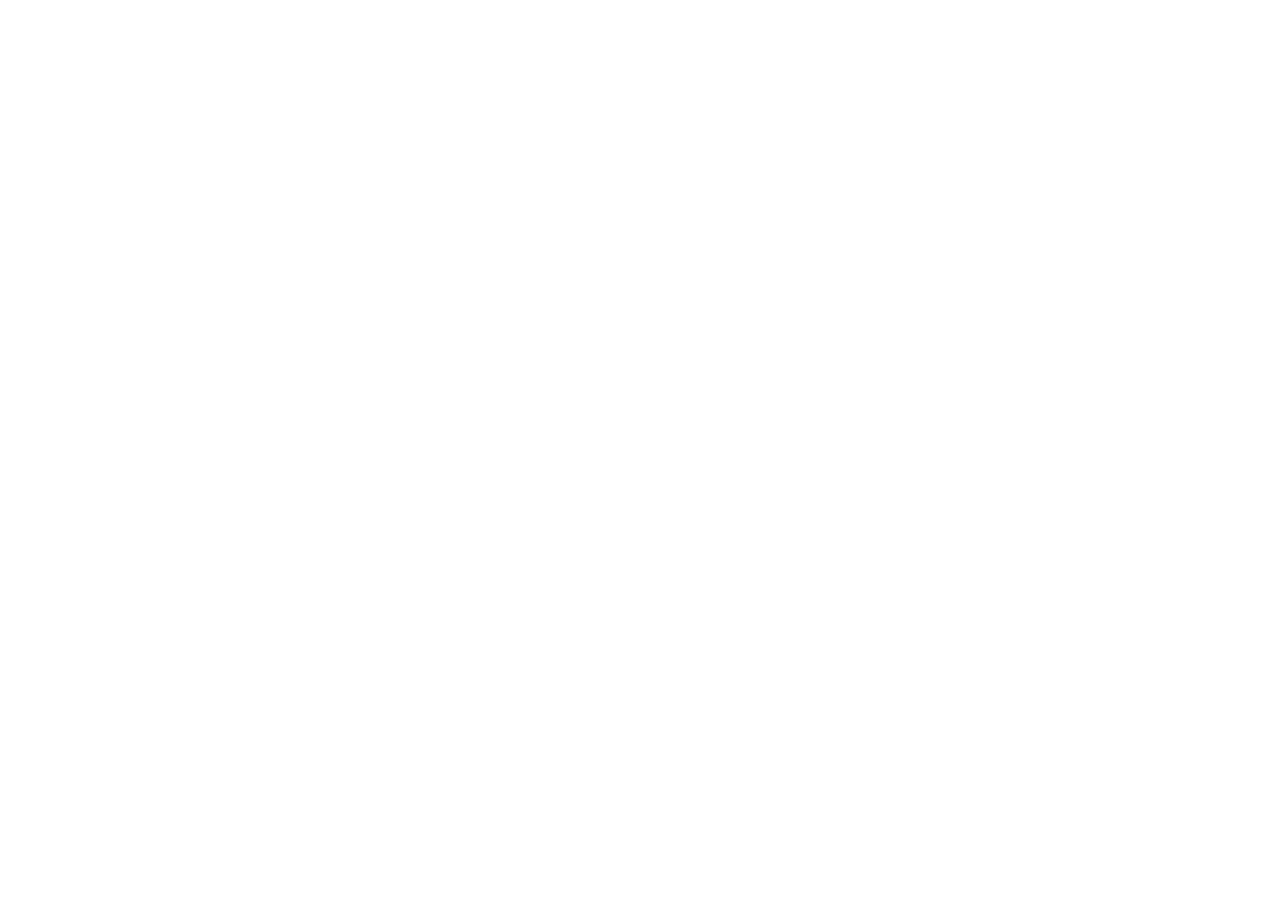
==== commit 9e029e60: "some fixed" ====
--- a/index.html
+++ b/index.html
@@ -16,8 +16,8 @@
   
   <img src="img/logo_vertical.svg" alt="" class="home-logo">
   <p class="home-subtitle">NFT Wave</p>
-  <a href="sign.html" class="home-btn_creator">I am the creator</a>
-  <a href="javascript:;" class="home-btn_listen">I am the listener</a>
+  <a href="sign.html" class="home-btn_creator">I am the<span>Creator</span></a>
+  <a href="javascript:;" class="home-btn_listen">I am the<span>Listener</span></a>
 
 <script src="https://ajax.googleapis.com/ajax/libs/jquery/3.6.0/jquery.min.js"></script>
 <script src="js/script.js"></script>
--- a/css/style.css
+++ b/css/style.css
@@ -28,7 +28,7 @@
 
 .block-title{
   border-bottom: 1px solid #ccc;
-  font-size: 24px;
+  font-size: 22px;
   margin: 0 10px;
   font-weight: 600;
 }
@@ -215,13 +215,24 @@
 
 .home-body a{
   width: 100%;
-  line-height: 150px;
-  font-size: 24px;
+  height: 150px;
+  font-size: 24px;
+  display: flex;
+  flex-direction: column;
+  justify-content: center;
   background-size: contain;
   background-repeat: no-repeat;
   margin-bottom: 10px;
+  line-height: 1;
   animation: hbtn .5s 1.5s forwards;
   opacity: 0;
+}
+
+.home-body span{
+  display: block;
+  font-size: 24px;
+  padding-left: 20px;
+  font-weight: 600;
 }
 
 .home-btn_creator{
@@ -237,6 +248,10 @@
   text-align: right;
   padding-right: 20px;
   filter: grayscale(1);
+}
+
+.home-btn_listen span{
+  padding-right: 20px;
 }
 
 .home-body a:hover{
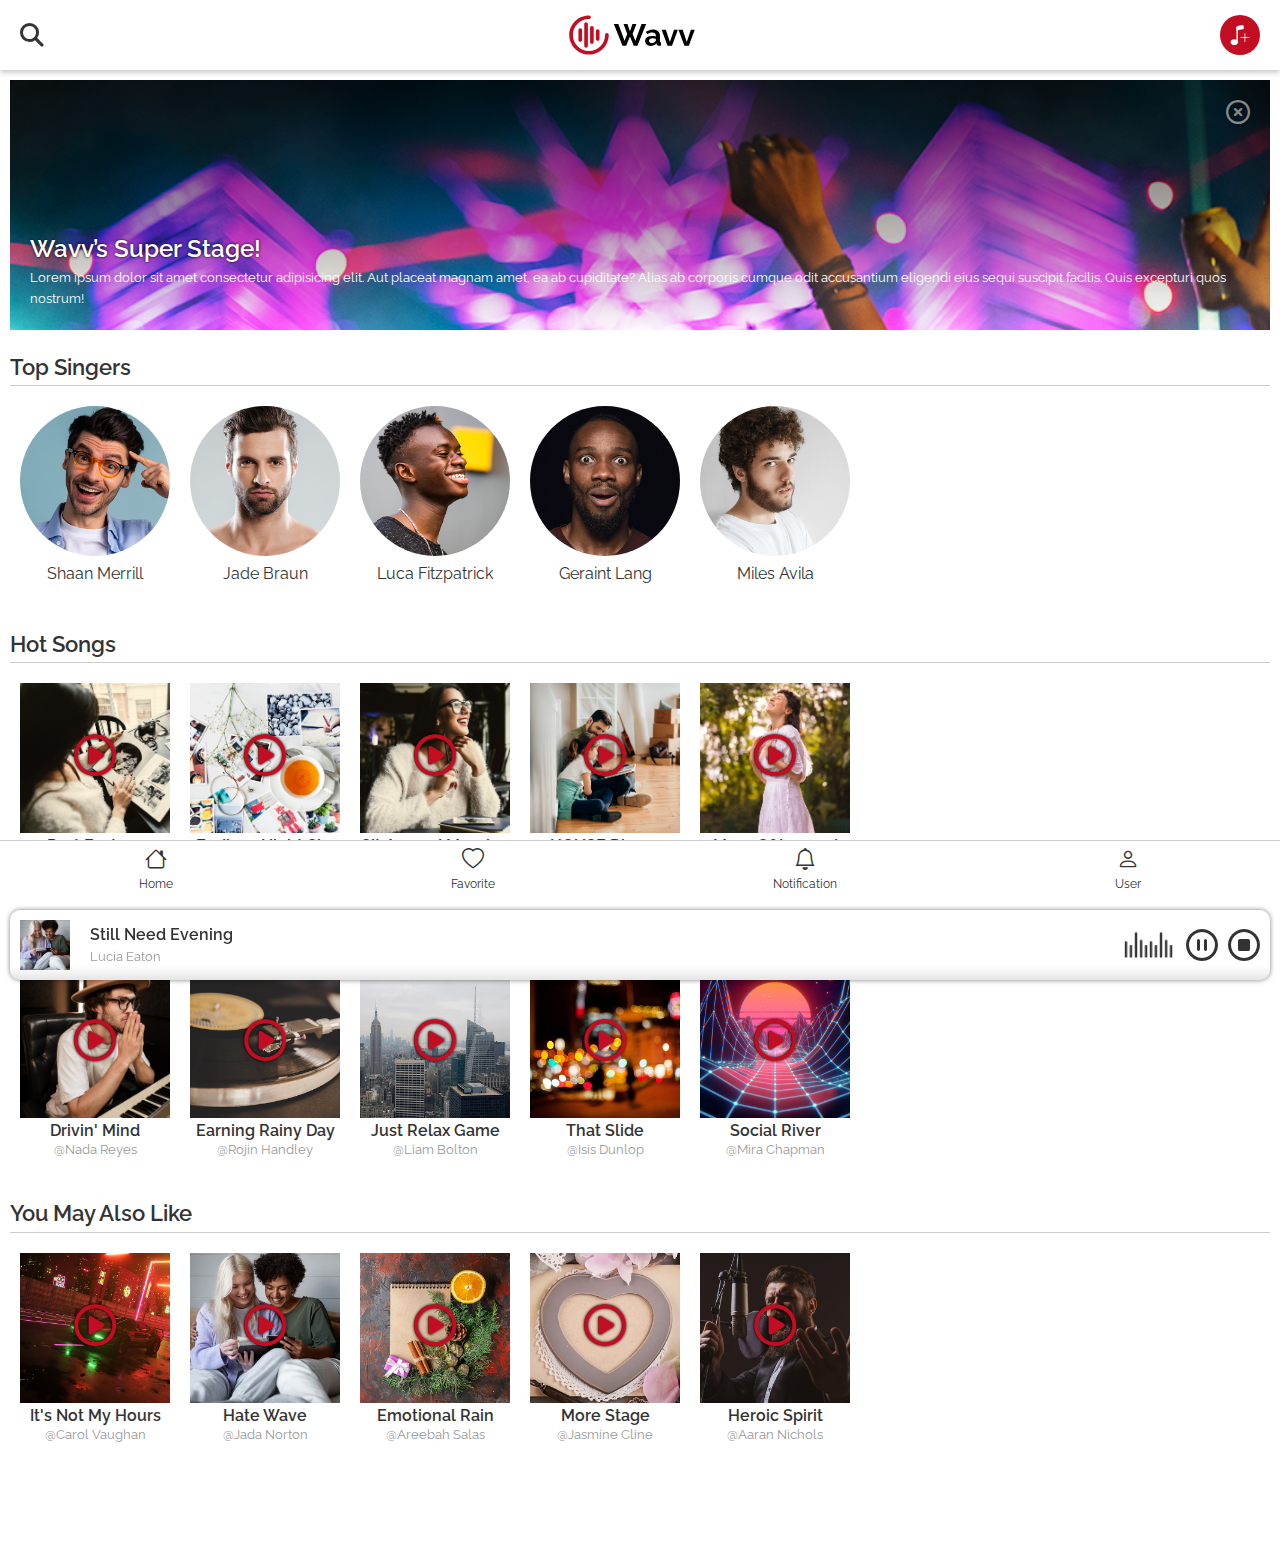
==== commit dd5c185f: "fixed something" ====
--- a/index.html
+++ b/index.html
@@ -8,17 +8,203 @@
   <link rel="preconnect" href="https://fonts.gstatic.com" crossorigin>
   <link href="https://fonts.googleapis.com/css2?family=Raleway:wght@400;700;900&display=swap" rel="stylesheet">
   <link rel="stylesheet" href="https://cdnjs.cloudflare.com/ajax/libs/font-awesome/6.1.1/css/all.min.css">
+  <link rel="stylesheet" href="https://cdn.jsdelivr.net/npm/bootstrap-icons@1.9.1/font/bootstrap-icons.css">
   <link rel="stylesheet" href="css/style.css">
   <link rel="icon" type="image/x-icon" href="favicon.svg">
   <title>Wavv - Demo Page</title>
 </head>
-<body class="home-body">
+<body>
   
-  <img src="img/logo_vertical.svg" alt="" class="home-logo">
-  <p class="home-subtitle">NFT Wave</p>
-  <a href="sign.html" class="home-btn_creator">I am the<span>Creator</span></a>
-  <a href="javascript:;" class="home-btn_listen">I am the<span>Listener</span></a>
-
+  <header class="top">
+    <i class="fa-solid fa-magnifying-glass"></i>
+    <a href="index.html" class="top-logo"><img src="img/logo.svg" alt=""></a>
+    <!-- <p class="mode"><b></b></p> -->
+    <a href="upload.html" class="top-upload"><img src="img/music-add.svg" alt=""></a>
+    <!-- <i class="fa-solid fa-bars"></i> -->
+  </header>
+
+  <nav>
+    <ul>
+      <li><i class="bi bi-house"></i><span>Home</span></li>
+      <li><i class="bi bi-heart"></i><span>Favorite</span></li>
+      <li><i class="bi bi-bell"></i><span>Notification</span></li>
+      <li onclick="location.href='login.html'"><i class="bi bi-person"></i><span>User</span></li>
+    </ul>
+  </nav>
+  
+  <main>
+
+    <!-- Player Interface -->
+    <div class="player">
+      <img src="img/top12.jpg" alt="" class="player-cover">
+      <div class="player-info">
+        <h3>Still Need Evening</h3>
+        <p>Lucia Eaton</p>
+      </div>
+      <div class="player-wave">
+        <img src="img/wave.gif" alt="">
+        <img src="img/wave.gif" alt="">
+      </div>
+      <i class="fa-regular fa-circle-pause"></i>
+      <i class="fa-regular fa-circle-stop"></i>
+    </div>
+
+
+    <!-- Event AD -->
+    <a href="javascript:;" class="event-ad">
+      <i class="fa-regular fa-circle-xmark"></i>
+      <h3>Wavv’s Super Stage!</h3>
+      <p>Lorem ipsum dolor sit amet consectetur adipisicing elit. Aut placeat magnam amet, ea ab cupiditate? Alias ab corporis cumque odit accusantium eligendi eius sequi suscipit facilis. Quis excepturi quos nostrum!</p>
+    </a>
+
+    <!-- Top Singers -->
+    <h2 class="block-title">Top Singers</h2>
+    <ul class="list1">
+      <li><a href="javascript:;"><img src="img/head1.jpg" alt=""><h3>Shaan Merrill</h3></a></li>
+      <li><a href="javascript:;"><img src="img/head2.jpg" alt=""><h3>Jade Braun</h3></a></li>
+      <li><a href="javascript:;"><img src="img/head3.jpg" alt=""><h3>Luca Fitzpatrick</h3></a></li>
+      <li><a href="javascript:;"><img src="img/head4.jpg" alt=""><h3>Geraint Lang</h3></a></li>
+      <li><a href="javascript:;"><img src="img/head5.jpg" alt=""><h3>Miles Avila</h3></a></li>
+    </ul>
+
+    <!-- Hot Songs -->
+    <h2 class="block-title">Hot Songs</h2>
+    <ul class="list2 square-image">
+      <li>
+        <a href="javascript:;">
+          <i class="fa-regular fa-circle-play"></i>
+          <img src="img/top1.jpg" alt="">
+          <h3>Past Fantasy</h3>
+          <p>@Kalem Alvarez</p>
+        </a>
+      </li>
+      <li>
+        <a href="javascript:;">
+          <i class="fa-regular fa-circle-play"></i>
+          <img src="img/top2.jpg" alt="">
+          <h3>Endless Night Sky</h3>
+          <p>@Sonya Mcphee</p>
+        </a>
+      </li>
+      <li>
+        <a href="javascript:;">
+          <i class="fa-regular fa-circle-play"></i>
+          <img src="img/top3.jpg" alt="">
+          <h3>Sit Around Morning</h3>
+          <p>@Gwion Buck</p>
+        </a>
+      </li>
+      <li>
+        <a href="javascript:;">
+          <i class="fa-regular fa-circle-play"></i>
+          <img src="img/top4.jpg" alt="">
+          <h3>HOUSE Dinner</h3>
+          <p>@Zakariya Ferry</p>
+        </a>
+      </li>
+      <li>
+        <a href="javascript:;">
+          <i class="fa-regular fa-circle-play"></i>
+          <img src="img/top5.jpg" alt="">
+          <h3>Mess Of Legend</h3>
+          <p>@Jenna Robbins</p>
+        </a>
+      </li>
+    </ul>
+
+    <!-- Recommend -->
+    <h2 class="block-title">Recommend</h2>
+    <ul class="list2 square-image">
+      <li>
+        <a href="javascript:;">
+          <i class="fa-regular fa-circle-play"></i>
+          <img src="img/top6.jpg" alt="">
+          <h3>Drivin' Mind</h3>
+          <p>@Nada Reyes</p>
+        </a>
+      </li>
+      <li>
+        <a href="javascript:;">
+          <i class="fa-regular fa-circle-play"></i>
+          <img src="img/top7.jpg" alt="">
+          <h3>Earning Rainy Day</h3>
+          <p>@Rojin Handley</p>
+        </a>
+      </li>
+      <li>
+        <a href="javascript:;">
+          <i class="fa-regular fa-circle-play"></i>
+          <img src="img/top8.jpg" alt="">
+          <h3>Just Relax Game</h3>
+          <p>@Liam Bolton</p>
+        </a>
+      </li>
+      <li>
+        <a href="javascript:;">
+          <i class="fa-regular fa-circle-play"></i>
+          <img src="img/top9.jpg" alt="">
+          <h3>That Slide</h3>
+          <p>@Isis Dunlop</p>
+        </a>
+      </li>
+      <li>
+        <a href="javascript:;">
+          <i class="fa-regular fa-circle-play"></i>
+          <img src="img/top10.jpg" alt="">
+          <h3>Social River</h3>
+          <p>@Mira Chapman</p>
+        </a>
+      </li>
+    </ul>
+
+    <!-- You May Also Like -->
+    <h2 class="block-title">You May Also Like</h2>
+    <ul class="list2 square-image">
+      <li>
+        <a href="javascript:;">
+          <i class="fa-regular fa-circle-play"></i>
+          <img src="img/top11.jpg" alt="">
+          <h3>It's Not My Hours</h3>
+          <p>@Carol Vaughan</p>
+        </a>
+      </li>
+      <li>
+        <a href="javascript:;">
+          <i class="fa-regular fa-circle-play"></i>
+          <img src="img/top12.jpg" alt="">
+          <h3>Hate Wave</h3>
+          <p>@Jada Norton</p>
+        </a>
+      </li>
+      <li>
+        <a href="javascript:;">
+          <i class="fa-regular fa-circle-play"></i>
+          <img src="img/top13.jpg" alt="">
+          <h3>Emotional Rain</h3>
+          <p>@Areebah Salas</p>
+        </a>
+      </li>
+      <li>
+        <a href="javascript:;">
+          <i class="fa-regular fa-circle-play"></i>
+          <img src="img/top14.jpg" alt="">
+          <h3>More Stage</h3>
+          <p>@Jasmine Cline</p>
+        </a>
+      </li>
+      <li>
+        <a href="javascript:;">
+          <i class="fa-regular fa-circle-play"></i>
+          <img src="img/top15.jpg" alt="">
+          <h3>Heroic Spirit</h3>
+          <p>@Aaran Nichols</p>
+        </a>
+      </li>
+    </ul>
+
+    
+
+  </main>
 <script src="https://ajax.googleapis.com/ajax/libs/jquery/3.6.0/jquery.min.js"></script>
 <script src="js/script.js"></script>
 </body>
--- a/css/style.css
+++ b/css/style.css
@@ -119,7 +119,10 @@
   padding-top: 7px;
 }
 
-nav i{}
+nav i{
+  font-size: 22px;
+  line-height: 1;
+}
 
 nav span{
   font-size: 12px;
@@ -190,25 +193,13 @@
 
 .home-logo{
   width: 30vw;
-  margin-bottom: 20px;
+  margin-bottom: 70px;
   margin-top: 30px;
   animation: hlogo .5s .5s forwards;
   opacity: 0;
 }
 
 @keyframes hlogo {
-  0%{ transform: translateY(0px); opacity: 0;}
-  100%{ transform: translateY(-30px); opacity: 1;}
-}
-
-.home-subtitle{
-  color: var(--pri-color);
-  margin-bottom: 30px;
-  animation: hstt .5s 1s forwards;
-  opacity: 0;
-}
-
-@keyframes hstt {
   0%{ transform: translateY(0px); opacity: 0;}
   100%{ transform: translateY(-30px); opacity: 1;}
 }
@@ -224,7 +215,7 @@
   background-repeat: no-repeat;
   margin-bottom: 10px;
   line-height: 1;
-  animation: hbtn .5s 1.5s forwards;
+  animation: hbtn .5s 1s forwards;
   opacity: 0;
 }
 
@@ -409,22 +400,6 @@
   width: 30% !important;
 }
 
-.sign-info input[type='radio']{
-  margin-bottom: 30px;
-}
-
-.sign-info input[type='radio']:nth-of-type(4){
-  margin-left: 30px;
-}
-
-.sign-info textarea{
-  width: 100%;
-  height: 100px;
-  border: 1px solid #ccc;
-  border-radius: 5px;
-  padding: 10px;
-  resize: none;
-}
 
 
 /* ------------------- Main ------------------- */
@@ -790,6 +765,10 @@
   z-index: 9999;
 }
 
+.upload-top i{
+  font-size: 24px;
+}
+
 .upload-top h1{
   font-size: 24px;
 }
@@ -926,7 +905,7 @@
   margin: 0 auto;
   background-color: var(--pri-color);
   border: 0;
-  font-size: 24px;
+  font-size: 18px;
   width: 80%;
   height: 50px;
   border-radius: 50px;
